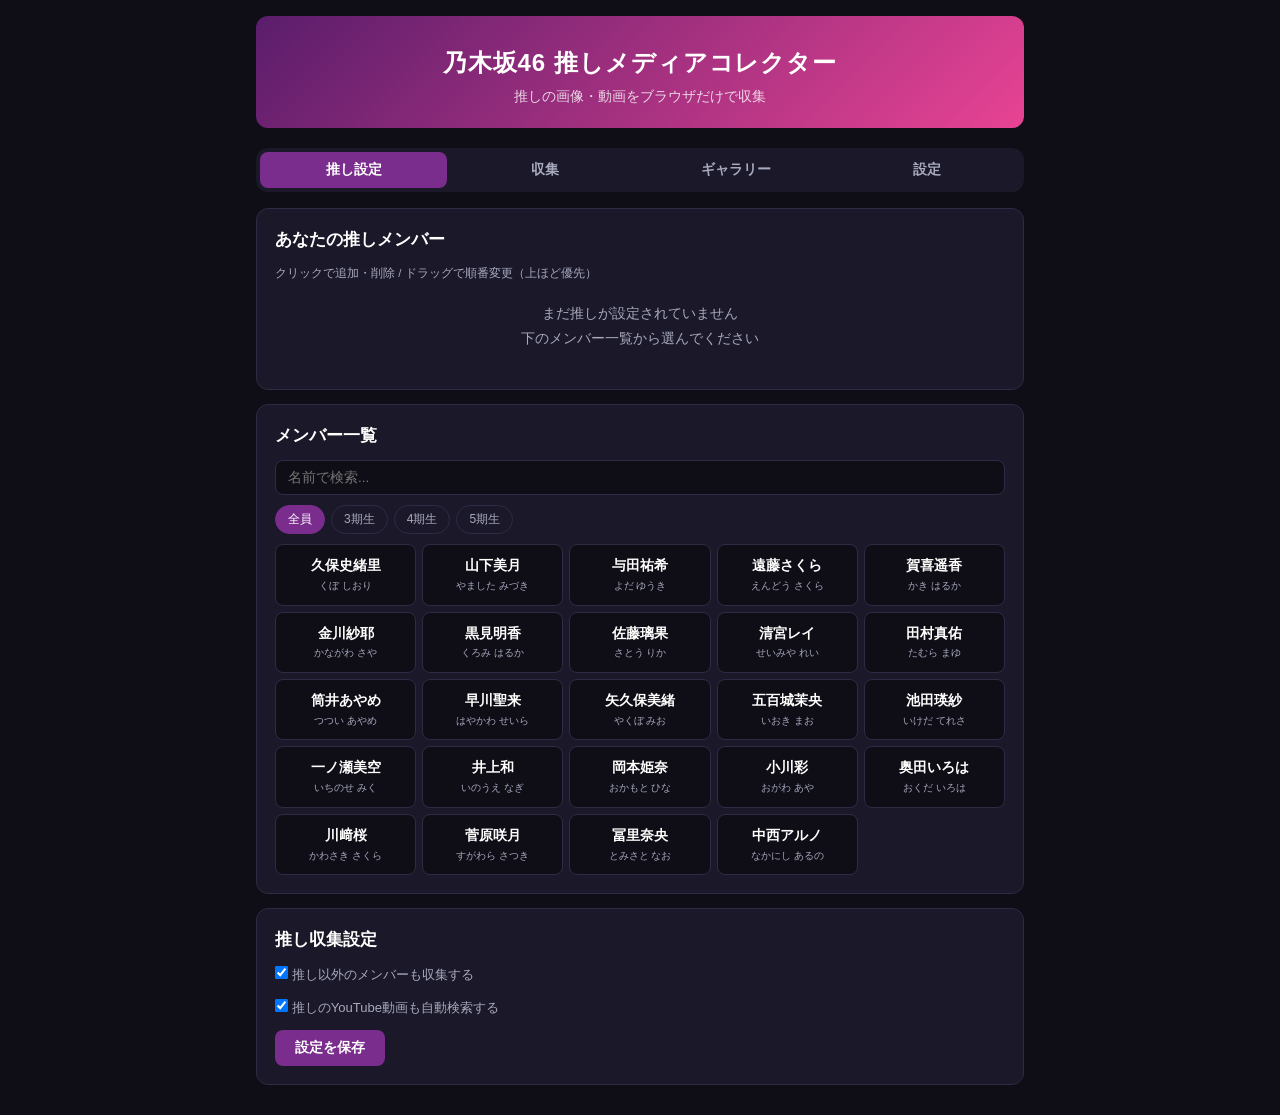
==== index.html @ 4141f015 "feat: ブラウザ完結型に全面リニューアル Python/ローカル環境を完全撤廃。index.htmlを開くだけで動作する 純粋なWebアプリに変更。推し設定はlocalStorage保存、ブログ画" ====
<!DOCTYPE html>
<html lang="ja">
<head>
  <meta charset="UTF-8">
  <meta name="viewport" content="width=device-width, initial-scale=1.0">
  <title>乃木坂46 推しメディアコレクター</title>
  <link rel="stylesheet" href="css/style.css">
</head>
<body>
  <div id="app">
    <!-- ヘッダー -->
    <header class="header">
      <h1>乃木坂46 推しメディアコレクター</h1>
      <p class="subtitle">推しの画像・動画をブラウザだけで収集</p>
    </header>

    <!-- タブ -->
    <nav class="tabs">
      <button class="tab active" data-tab="oshi">推し設定</button>
      <button class="tab" data-tab="collect">収集</button>
      <button class="tab" data-tab="gallery">ギャラリー</button>
      <button class="tab" data-tab="settings">設定</button>
    </nav>

    <!-- ===== 推し設定タブ ===== -->
    <section id="tab-oshi" class="tab-content active">
      <div class="card">
        <h2>あなたの推しメンバー</h2>
        <p class="hint">クリックで追加・削除 / ドラッグで順番変更（上ほど優先）</p>
        <div id="oshi-list" class="oshi-list"></div>
        <div id="no-oshi" class="empty-state">
          まだ推しが設定されていません<br>下のメンバー一覧から選んでください
        </div>
      </div>

      <div class="card">
        <h2>メンバー一覧</h2>
        <input type="text" id="member-search" placeholder="名前で検索..." class="search-input">
        <div class="gen-filters">
          <button class="gen-btn active" data-gen="all">全員</button>
          <button class="gen-btn" data-gen="3">3期生</button>
          <button class="gen-btn" data-gen="4">4期生</button>
          <button class="gen-btn" data-gen="5">5期生</button>
        </div>
        <div id="member-grid" class="member-grid"></div>
      </div>

      <div class="card">
        <h2>推し収集設定</h2>
        <div class="form-group">
          <label>
            <input type="checkbox" id="collect-non-oshi" checked>
            推し以外のメンバーも収集する
          </label>
        </div>
        <div class="form-group">
          <label>
            <input type="checkbox" id="oshi-youtube" checked>
            推しのYouTube動画も自動検索する
          </label>
        </div>
        <button id="save-oshi-settings" class="btn btn-primary">設定を保存</button>
      </div>
    </section>

    <!-- ===== 収集タブ ===== -->
    <section id="tab-collect" class="tab-content">
      <!-- 推しクイックビュー -->
      <div class="card" id="oshi-quick">
        <h2>推しメンバー</h2>
        <div id="oshi-quick-list" class="oshi-quick-list"></div>
      </div>

      <!-- モード選択 -->
      <div class="card">
        <h2>収集モード</h2>
        <div class="mode-buttons">
          <button class="mode-btn selected" data-mode="blog">
            <span class="mode-icon">&#128247;</span>
            <span class="mode-label">ブログ画像</span>
          </button>
          <button class="mode-btn" data-mode="youtube">
            <span class="mode-icon">&#127909;</span>
            <span class="mode-label">YouTube</span>
          </button>
          <button class="mode-btn" data-mode="all">
            <span class="mode-icon">&#11088;</span>
            <span class="mode-label">まとめて</span>
          </button>
        </div>
      </div>

      <button id="start-collect" class="btn btn-accent btn-large">
        収集開始
      </button>

      <!-- 進捗 -->
      <div class="card" id="progress-card" style="display:none">
        <h2>進捗</h2>
        <div class="progress-bar-wrap">
          <div id="progress-bar" class="progress-bar"></div>
        </div>
        <div id="progress-log" class="progress-log"></div>
      </div>

      <!-- 結果プレビュー -->
      <div id="result-preview" class="card" style="display:none">
        <h2>収集結果</h2>
        <div id="result-stats" class="result-stats"></div>
        <div id="result-grid" class="result-grid"></div>
        <button id="download-all" class="btn btn-primary" style="margin-top:12px">
          一括ダウンロード (ZIP)
        </button>
      </div>
    </section>

    <!-- ===== ギャラリータブ ===== -->
    <section id="tab-gallery" class="tab-content">
      <div class="card">
        <div class="gallery-toolbar">
          <select id="gallery-filter" class="input-select">
            <option value="all">全メンバー</option>
            <option value="oshi">推しのみ</option>
          </select>
          <select id="gallery-type" class="input-select">
            <option value="all">画像+動画</option>
            <option value="image">画像のみ</option>
            <option value="video">動画のみ</option>
          </select>
          <button id="clear-gallery" class="btn btn-small btn-danger">全削除</button>
        </div>
      </div>
      <div id="gallery-grid" class="gallery-grid"></div>
      <div id="gallery-empty" class="empty-state">
        まだ収集したメディアがありません<br>「収集」タブから始めてください
      </div>
    </section>

    <!-- ===== 設定タブ ===== -->
    <section id="tab-settings" class="tab-content">
      <div class="card">
        <h2>YouTube API キー</h2>
        <p class="hint">YouTube動画検索にはAPIキーが必要です（<a href="https://console.cloud.google.com/apis/credentials" target="_blank" rel="noopener">Google Cloud Console</a>で取得）</p>
        <input type="text" id="yt-api-key" placeholder="AIza..." class="input-text">
      </div>
      <div class="card">
        <h2>CORS プロキシ</h2>
        <p class="hint">ブログ画像取得にプロキシが必要な場合に設定</p>
        <input type="text" id="cors-proxy" placeholder="https://corsproxy.io/?" class="input-text" value="https://corsproxy.io/?">
      </div>
      <div class="card">
        <h2>データ管理</h2>
        <button id="export-data" class="btn btn-primary">設定・データをエクスポート</button>
        <label class="btn btn-primary" style="margin-left:8px;cursor:pointer">
          インポート
          <input type="file" id="import-data" accept=".json" style="display:none">
        </label>
      </div>
      <button id="save-settings" class="btn btn-primary" style="margin-top:12px">設定を保存</button>
    </section>

    <!-- ライトボックス -->
    <div id="lightbox" class="lightbox" style="display:none">
      <button class="lb-close">&times;</button>
      <button class="lb-prev">&#10094;</button>
      <button class="lb-next">&#10095;</button>
      <div class="lb-content">
        <img id="lb-img" src="" alt="">
      </div>
      <div class="lb-info">
        <span id="lb-member"></span>
        <a id="lb-download" class="btn btn-small btn-primary" download>保存</a>
      </div>
    </div>
  </div>

  <script src="js/members.js"></script>
  <script src="js/store.js"></script>
  <script src="js/scraper.js"></script>
  <script src="js/gallery.js"></script>
  <script src="js/app.js"></script>
</body>
</html>
---- css/style.css ----
/* ===== 乃木坂46 推しメディアコレクター ===== */

:root {
  --primary: #7b2d8e;
  --primary-light: #a855c7;
  --primary-dark: #5a1d6b;
  --accent: #e84393;
  --accent-light: #fd79a8;
  --bg: #0f0e17;
  --bg-card: #1a1829;
  --bg-hover: #231f38;
  --text: #fffffe;
  --text-sub: #a7a9be;
  --border: #2e2b45;
  --success: #00b894;
  --danger: #d63031;
  --warning: #fdcb6e;
  --oshi-glow: rgba(232, 67, 147, 0.3);
  --radius: 12px;
  --radius-sm: 8px;
}

* { margin: 0; padding: 0; box-sizing: border-box; }

body {
  font-family: "Hiragino Kaku Gothic ProN", "Noto Sans JP", -apple-system, sans-serif;
  background: var(--bg);
  color: var(--text);
  min-height: 100vh;
  line-height: 1.6;
}

a { color: var(--accent-light); }

#app { max-width: 800px; margin: 0 auto; padding: 16px; }

/* --- Header --- */
.header {
  text-align: center;
  padding: 28px 16px 20px;
  background: linear-gradient(135deg, var(--primary-dark), var(--accent));
  border-radius: var(--radius);
  margin-bottom: 20px;
}
.header h1 { font-size: 1.5rem; font-weight: 700; letter-spacing: 0.04em; }
.subtitle { color: rgba(255,255,255,0.8); font-size: 0.85rem; margin-top: 4px; }

/* --- Tabs --- */
.tabs {
  display: flex; gap: 4px; margin-bottom: 16px;
  background: var(--bg-card); border-radius: var(--radius); padding: 4px;
}
.tab {
  flex: 1; padding: 9px 4px; border: none; background: transparent;
  color: var(--text-sub); font-size: 0.85rem; font-weight: 600;
  cursor: pointer; border-radius: var(--radius-sm); transition: all 0.2s;
}
.tab.active { background: var(--primary); color: var(--text); }
.tab:hover:not(.active) { background: var(--bg-hover); }
.tab-content { display: none; }
.tab-content.active { display: block; }

/* --- Card --- */
.card {
  background: var(--bg-card); border: 1px solid var(--border);
  border-radius: var(--radius); padding: 18px; margin-bottom: 14px;
}
.card h2 { font-size: 1.05rem; margin-bottom: 10px; }

/* --- Oshi List --- */
.oshi-list { display: flex; flex-direction: column; gap: 6px; }
.oshi-item {
  display: flex; align-items: center; gap: 10px;
  padding: 10px 14px;
  background: linear-gradient(135deg, rgba(232,67,147,0.12), rgba(123,45,142,0.12));
  border: 1px solid var(--accent-light); border-radius: var(--radius-sm);
  cursor: grab; transition: transform 0.15s, box-shadow 0.15s;
}
.oshi-item:hover {
  transform: translateY(-1px);
  box-shadow: 0 4px 14px var(--oshi-glow);
}
.oshi-item.dragging { opacity: 0.4; }
.oshi-rank {
  font-size: 1.3rem; font-weight: 700; color: var(--accent);
  min-width: 26px; text-align: center;
}
.oshi-name { flex: 1; font-weight: 600; font-size: 0.95rem; }
.oshi-gen {
  font-size: 0.7rem; color: var(--text-sub);
  background: var(--border); padding: 2px 8px; border-radius: 99px;
}
.oshi-remove {
  background: none; border: none; color: var(--text-sub);
  cursor: pointer; font-size: 1.1rem; padding: 2px 4px; line-height: 1;
}
.oshi-remove:hover { color: var(--accent); }

.empty-state {
  text-align: center; color: var(--text-sub);
  padding: 20px; font-size: 0.85rem; line-height: 1.8;
}

/* --- Member Grid --- */
.search-input {
  width: 100%; padding: 9px 12px;
  background: var(--bg); border: 1px solid var(--border);
  border-radius: var(--radius-sm); color: var(--text);
  font-size: 0.85rem; margin-bottom: 10px; outline: none;
}
.search-input:focus { border-color: var(--primary-light); }

.gen-filters { display: flex; gap: 6px; margin-bottom: 10px; }
.gen-btn {
  padding: 5px 12px; border: 1px solid var(--border);
  background: transparent; color: var(--text-sub);
  border-radius: 99px; font-size: 0.75rem; cursor: pointer; transition: all 0.15s;
}
.gen-btn.active { background: var(--primary); border-color: var(--primary); color: var(--text); }

.member-grid {
  display: grid; grid-template-columns: repeat(auto-fill, minmax(120px, 1fr)); gap: 6px;
}
.member-card {
  padding: 10px 6px; background: var(--bg); border: 1px solid var(--border);
  border-radius: var(--radius-sm); text-align: center;
  cursor: pointer; transition: all 0.15s; position: relative;
}
.member-card:hover { border-color: var(--primary-light); background: var(--bg-hover); }
.member-card.is-oshi { border-color: var(--accent); background: rgba(232,67,147,0.1); }
.member-card .name { font-weight: 600; font-size: 0.85rem; }
.member-card .kana { font-size: 0.65rem; color: var(--text-sub); margin-top: 1px; }
.member-card .oshi-badge {
  position: absolute; top: 4px; right: 6px;
  font-size: 0.65rem; color: var(--accent);
}

/* --- Oshi Quick View --- */
.oshi-quick-list { display: flex; flex-wrap: wrap; gap: 8px; }
.oshi-chip {
  display: flex; align-items: center; gap: 6px;
  padding: 6px 14px;
  background: linear-gradient(135deg, var(--accent), var(--primary));
  border-radius: 99px; font-size: 0.8rem; font-weight: 600;
}
.oshi-chip .rank { opacity: 0.7; font-size: 0.7rem; }

/* --- Mode Buttons --- */
.mode-buttons { display: grid; grid-template-columns: repeat(3, 1fr); gap: 8px; }
.mode-btn {
  display: flex; flex-direction: column; align-items: center; gap: 4px;
  padding: 14px 6px; border: 2px solid var(--border); background: var(--bg);
  border-radius: var(--radius); color: var(--text); cursor: pointer; transition: all 0.2s;
}
.mode-btn:hover { border-color: var(--primary-light); }
.mode-btn.selected { border-color: var(--accent); background: rgba(232,67,147,0.1); }
.mode-icon { font-size: 1.4rem; }
.mode-label { font-weight: 600; font-size: 0.8rem; }

/* --- Progress --- */
.progress-bar-wrap {
  width: 100%; height: 5px; background: var(--border);
  border-radius: 3px; margin-bottom: 10px; overflow: hidden;
}
.progress-bar {
  height: 100%; background: linear-gradient(90deg, var(--primary), var(--accent));
  border-radius: 3px; width: 0; transition: width 0.3s;
}
.progress-log {
  max-height: 250px; overflow-y: auto;
  font-size: 0.75rem; color: var(--text-sub); line-height: 1.8;
}
.progress-log .oshi { color: var(--accent-light); font-weight: 600; }
.progress-log .done { color: var(--success); font-weight: 600; }
.progress-log .err { color: var(--warning); }

/* --- Result Preview --- */
.result-stats {
  font-size: 0.85rem; color: var(--text-sub);
  padding: 8px 0; border-bottom: 1px solid var(--border); margin-bottom: 10px;
}
.result-grid {
  display: grid; grid-template-columns: repeat(auto-fill, minmax(100px, 1fr));
  gap: 6px; max-height: 400px; overflow-y: auto;
}
.result-thumb {
  aspect-ratio: 1; border-radius: var(--radius-sm); overflow: hidden;
  cursor: pointer; border: 2px solid transparent; transition: border-color 0.15s;
}
.result-thumb:hover { border-color: var(--accent); }
.result-thumb img {
  width: 100%; height: 100%; object-fit: cover; display: block;
}
.result-thumb.video { position: relative; }
.result-thumb.video::after {
  content: "\25B6"; position: absolute; inset: 0;
  display: flex; align-items: center; justify-content: center;
  font-size: 1.6rem; background: rgba(0,0,0,0.4); color: #fff;
}

/* --- Gallery --- */
.gallery-toolbar {
  display: flex; gap: 8px; align-items: center; flex-wrap: wrap;
}
.gallery-grid {
  display: grid; grid-template-columns: repeat(auto-fill, minmax(140px, 1fr));
  gap: 8px; margin-top: 14px;
}
.gallery-item {
  position: relative; aspect-ratio: 1; border-radius: var(--radius-sm);
  overflow: hidden; cursor: pointer; border: 2px solid transparent;
  transition: all 0.15s;
}
.gallery-item:hover { border-color: var(--accent); transform: scale(1.02); }
.gallery-item.is-oshi-item { border-color: rgba(232,67,147,0.4); }
.gallery-item img {
  width: 100%; height: 100%; object-fit: cover; display: block;
}
.gallery-item .member-tag {
  position: absolute; bottom: 0; left: 0; right: 0;
  padding: 4px 8px; font-size: 0.65rem; font-weight: 600;
  background: linear-gradient(transparent, rgba(0,0,0,0.8));
  color: #fff; text-align: center;
}
.gallery-item.video::after {
  content: "\25B6"; position: absolute; top: 50%; left: 50%;
  transform: translate(-50%, -50%);
  font-size: 2rem; color: rgba(255,255,255,0.9);
  text-shadow: 0 2px 8px rgba(0,0,0,0.5);
}

/* --- Lightbox --- */
.lightbox {
  position: fixed; inset: 0; z-index: 1000;
  background: rgba(0,0,0,0.95);
  display: flex; flex-direction: column; align-items: center; justify-content: center;
}
.lb-close {
  position: absolute; top: 12px; right: 16px;
  background: none; border: none; color: #fff;
  font-size: 2rem; cursor: pointer; z-index: 10;
}
.lb-prev, .lb-next {
  position: absolute; top: 50%; transform: translateY(-50%);
  background: rgba(255,255,255,0.1); border: none; color: #fff;
  font-size: 1.4rem; padding: 16px 12px; cursor: pointer;
  border-radius: var(--radius-sm);
}
.lb-prev { left: 12px; }
.lb-next { right: 12px; }
.lb-content { max-width: 90vw; max-height: 80vh; }
.lb-content img { max-width: 100%; max-height: 80vh; border-radius: var(--radius-sm); }
.lb-info {
  margin-top: 12px; display: flex; align-items: center; gap: 12px;
  color: var(--text-sub); font-size: 0.85rem;
}

/* --- Forms --- */
.form-group { margin-bottom: 12px; }
.form-group label {
  display: block; font-size: 0.82rem; color: var(--text-sub); margin-bottom: 3px;
}
.input-text, .input-select {
  padding: 8px 12px; background: var(--bg); border: 1px solid var(--border);
  border-radius: var(--radius-sm); color: var(--text); font-size: 0.85rem; outline: none;
}
.input-text { width: 100%; }
.input-select { min-width: 120px; }
.input-text:focus, .input-select:focus { border-color: var(--primary-light); }
.hint { font-size: 0.72rem; color: var(--text-sub); margin-top: 2px; }

/* --- Buttons --- */
.btn {
  padding: 9px 20px; border: none; border-radius: var(--radius-sm);
  font-size: 0.85rem; font-weight: 600; cursor: pointer; transition: all 0.15s;
  display: inline-block; text-decoration: none;
}
.btn-primary { background: var(--primary); color: var(--text); }
.btn-primary:hover { background: var(--primary-light); }
.btn-accent {
  background: linear-gradient(135deg, var(--accent), var(--primary)); color: var(--text);
}
.btn-accent:hover { transform: translateY(-1px); box-shadow: 0 4px 14px var(--oshi-glow); }
.btn-danger { background: var(--danger); color: var(--text); }
.btn-large { width: 100%; padding: 13px; font-size: 1rem; margin-bottom: 14px; }
.btn-small { padding: 5px 12px; font-size: 0.75rem; }
.btn:disabled { opacity: 0.5; cursor: not-allowed; transform: none; }

/* --- Toast --- */
.toast {
  position: fixed; bottom: 20px; left: 50%; transform: translateX(-50%);
  background: var(--success); color: #fff; padding: 8px 20px;
  border-radius: var(--radius-sm); font-size: 0.8rem; font-weight: 600;
  z-index: 999; opacity: 0; transition: opacity 0.3s; pointer-events: none;
}
.toast.show { opacity: 1; }

/* --- Scrollbar --- */
::-webkit-scrollbar { width: 5px; }
::-webkit-scrollbar-track { background: transparent; }
::-webkit-scrollbar-thumb { background: var(--border); border-radius: 3px; }

@media (max-width: 600px) {
  .mode-buttons { grid-template-columns: 1fr; }
  .member-grid { grid-template-columns: repeat(auto-fill, minmax(90px, 1fr)); }
  .gallery-grid { grid-template-columns: repeat(auto-fill, minmax(100px, 1fr)); }
  .header h1 { font-size: 1.2rem; }
  .gallery-toolbar { flex-direction: column; align-items: stretch; }
}
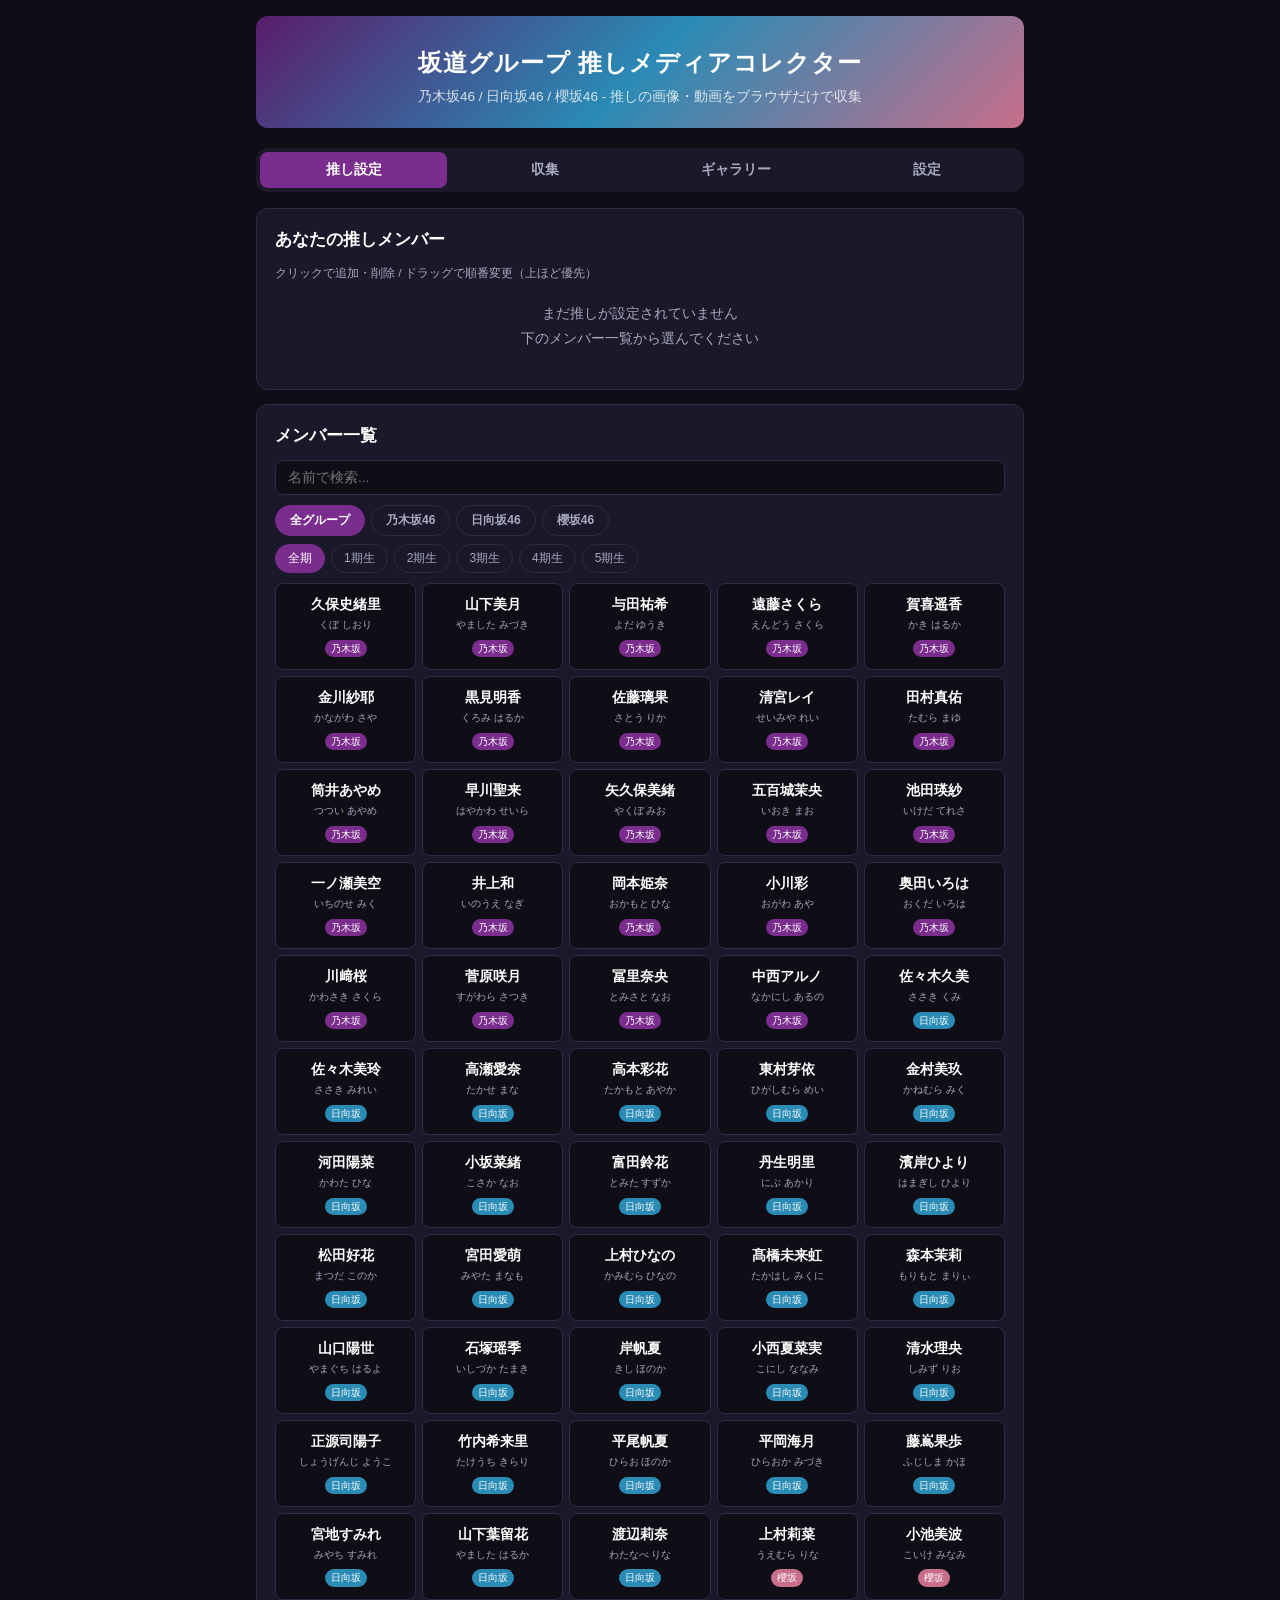
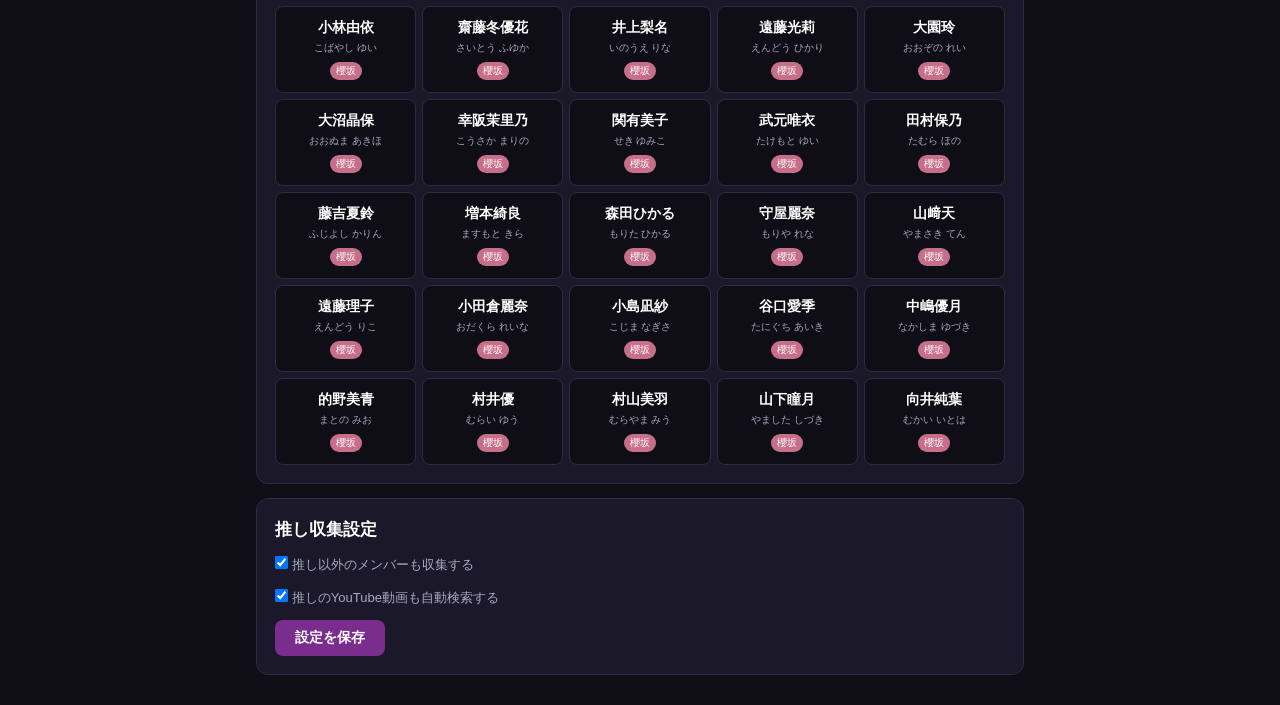
==== commit b3791a66: "feat: 日向坂46・櫻坂46のメンバーを追加し3グループ対応 坂道3グループ（乃木坂46/日向坂46/櫻坂46）全メンバーを収録。 グループ別フィルタ・世代フィルタの動的生成・グループカラー対応。" ====
--- a/index.html
+++ b/index.html
@@ -3,15 +3,15 @@
 <head>
   <meta charset="UTF-8">
   <meta name="viewport" content="width=device-width, initial-scale=1.0">
-  <title>乃木坂46 推しメディアコレクター</title>
+  <title>坂道グループ 推しメディアコレクター</title>
   <link rel="stylesheet" href="css/style.css">
 </head>
 <body>
   <div id="app">
     <!-- ヘッダー -->
     <header class="header">
-      <h1>乃木坂46 推しメディアコレクター</h1>
-      <p class="subtitle">推しの画像・動画をブラウザだけで収集</p>
+      <h1>坂道グループ 推しメディアコレクター</h1>
+      <p class="subtitle">乃木坂46 / 日向坂46 / 櫻坂46 - 推しの画像・動画をブラウザだけで収集</p>
     </header>
 
     <!-- タブ -->
@@ -36,11 +36,14 @@
       <div class="card">
         <h2>メンバー一覧</h2>
         <input type="text" id="member-search" placeholder="名前で検索..." class="search-input">
-        <div class="gen-filters">
-          <button class="gen-btn active" data-gen="all">全員</button>
-          <button class="gen-btn" data-gen="3">3期生</button>
-          <button class="gen-btn" data-gen="4">4期生</button>
-          <button class="gen-btn" data-gen="5">5期生</button>
+        <div class="group-filters" id="group-filters">
+          <button class="group-btn active" data-group="all">全グループ</button>
+          <button class="group-btn nogi" data-group="nogizaka">乃木坂46</button>
+          <button class="group-btn hinata" data-group="hinatazaka">日向坂46</button>
+          <button class="group-btn sakura" data-group="sakurazaka">櫻坂46</button>
+        </div>
+        <div class="gen-filters" id="gen-filters">
+          <!-- 動的に生成 -->
         </div>
         <div id="member-grid" class="member-grid"></div>
       </div>
@@ -121,6 +124,9 @@
           <select id="gallery-filter" class="input-select">
             <option value="all">全メンバー</option>
             <option value="oshi">推しのみ</option>
+            <option value="nogizaka">乃木坂46</option>
+            <option value="hinatazaka">日向坂46</option>
+            <option value="sakurazaka">櫻坂46</option>
           </select>
           <select id="gallery-type" class="input-select">
             <option value="all">画像+動画</option>
--- a/css/style.css
+++ b/css/style.css
@@ -38,7 +38,7 @@
 .header {
   text-align: center;
   padding: 28px 16px 20px;
-  background: linear-gradient(135deg, var(--primary-dark), var(--accent));
+  background: linear-gradient(135deg, #5a1d6b, #2a8bb5, #c76e8a);
   border-radius: var(--radius);
   margin-bottom: 20px;
 }
@@ -110,6 +110,21 @@
 }
 .search-input:focus { border-color: var(--primary-light); }
 
+/* Group filters */
+.group-filters { display: flex; gap: 6px; margin-bottom: 8px; }
+.group-btn {
+  padding: 6px 14px; border: 1px solid var(--border);
+  background: transparent; color: var(--text-sub);
+  border-radius: 99px; font-size: 0.75rem; font-weight: 600;
+  cursor: pointer; transition: all 0.15s;
+}
+.group-btn.active { color: var(--text); }
+.group-btn.active.nogi { background: #7b2d8e; border-color: #7b2d8e; }
+.group-btn.active.hinata { background: #2a8bb5; border-color: #2a8bb5; }
+.group-btn.active.sakura { background: #c76e8a; border-color: #c76e8a; }
+.group-btn.active[data-group="all"] { background: var(--primary); border-color: var(--primary); }
+.group-btn:hover:not(.active) { border-color: var(--text-sub); }
+
 .gen-filters { display: flex; gap: 6px; margin-bottom: 10px; }
 .gen-btn {
   padding: 5px 12px; border: 1px solid var(--border);
@@ -117,6 +132,15 @@
   border-radius: 99px; font-size: 0.75rem; cursor: pointer; transition: all 0.15s;
 }
 .gen-btn.active { background: var(--primary); border-color: var(--primary); color: var(--text); }
+
+/* Group badge on member cards */
+.member-card .group-tag {
+  font-size: 0.6rem; padding: 1px 6px; border-radius: 99px;
+  color: #fff; display: inline-block; margin-top: 3px;
+}
+.group-tag.nogi { background: #7b2d8e; }
+.group-tag.hinata { background: #2a8bb5; }
+.group-tag.sakura { background: #c76e8a; }
 
 .member-grid {
   display: grid; grid-template-columns: repeat(auto-fill, minmax(120px, 1fr)); gap: 6px;
